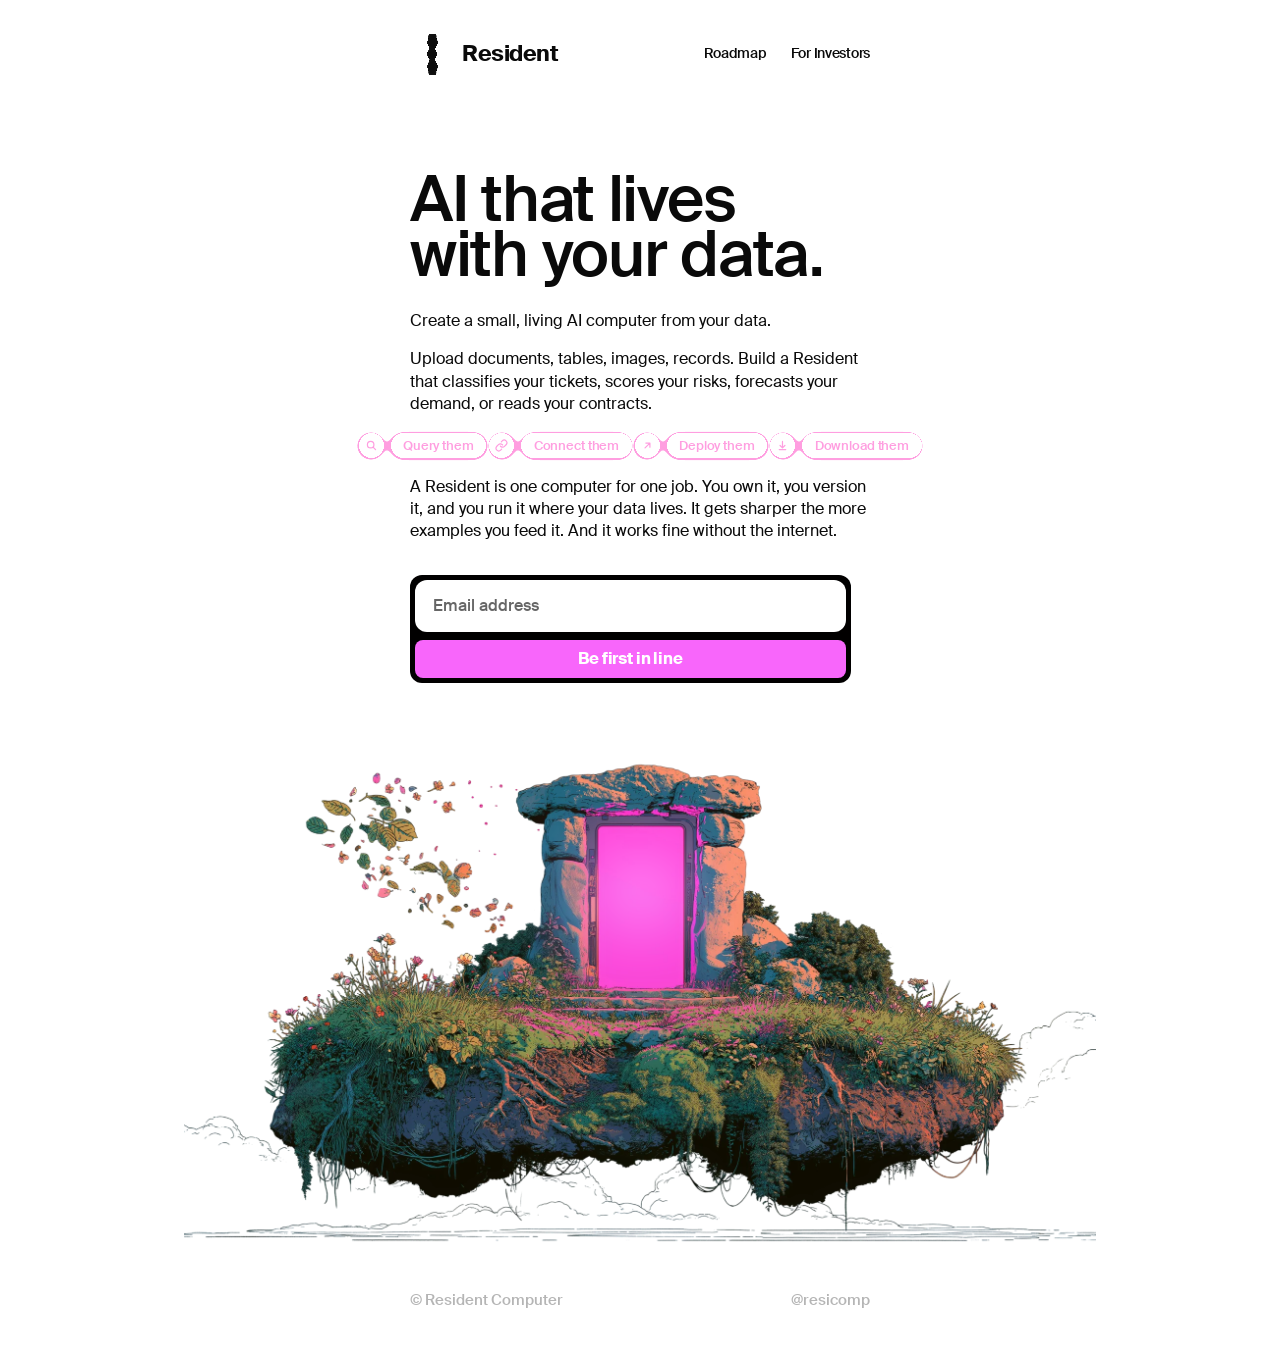
==== index.html @ a73c3b4d "Enable Vercel cleanUrls and update internal links - vercel.json: cleanUrls: true, trailingSlash: fal" ====
<!doctype html>
<html lang="en">
  <head>
    <meta charset="utf-8" />
    <meta name="viewport" content="width=device-width, initial-scale=1" />
    <title>Resident — AI that lives with your data</title>
    <meta
      name="description"
      content="Create a small, living AI computer from your data."
    />

    <link rel="icon" href="assets/favicon.svg" type="image/svg+xml" />
    <link rel="apple-touch-icon" href="assets/apple-touch-icon.png" />
    <meta name="theme-color" content="#ffffff" />
    <meta name="theme-color" content="#0a0a0a" media="(prefers-color-scheme: dark)" />

    <meta property="og:type" content="website" />
    <meta property="og:url" content="https://www.resident.computer/" />
    <meta property="og:title" content="Resident — AI that lives with your data" />
    <meta property="og:description" content="Build a small, owned AI computer from your data. Versioned, testable, runs where you choose." />
    <meta property="og:image" content="https://resident.computer/assets/og.png" />
    <meta property="og:image:width" content="1200" />
    <meta property="og:image:height" content="630" />
    <meta property="og:image:alt" content="Resident — AI that lives with your data." />

    <meta name="twitter:card" content="summary_large_image" />
    <meta name="twitter:title" content="Resident — AI that lives with your data" />
    <meta name="twitter:description" content="Build a small, owned AI computer from your data. Versioned, testable, runs where you choose." />
    <meta name="twitter:image" content="https://resident.computer/assets/og.png" />

    <link rel="stylesheet" href="styles.css" />
    <link
      rel="preload"
      href="assets/fonts/suisseintl-regular/SuisseIntl-Regular-WebS.woff2"
      as="font"
      type="font/woff2"
      crossorigin
    />
    <link
      rel="preload"
      href="assets/fonts/suisseintl-medium/SuisseIntl-Medium-WebS.woff2"
      as="font"
      type="font/woff2"
      crossorigin
    />
  </head>
  <body>
    <svg
      width="0"
      height="0"
      style="position: absolute"
      aria-hidden="true"
      focusable="false"
    >
      <defs>
        <filter id="goo-mark" x="-20%" y="-20%" width="140%" height="140%">
          <feGaussianBlur in="SourceGraphic" stdDeviation="1.6" />
          <feColorMatrix
            type="matrix"
            values="1 0 0 0 0  0 1 0 0 0  0 0 1 0 0  0 0 0 22 -10"
          />
        </filter>
        <filter id="goo-chip-ring" x="-15%" y="-50%" width="130%" height="200%">
          <feGaussianBlur in="SourceGraphic" stdDeviation="5" />
          <feColorMatrix
            type="matrix"
            values="1 0 0 0 0  0 1 0 0 0  0 0 1 0 0  0 0 0 22 -10"
          />
        </filter>
        <filter id="goo-chip-fill" x="-10%" y="-25%" width="120%" height="150%">
          <feGaussianBlur in="SourceGraphic" stdDeviation="1.5" />
          <feColorMatrix
            type="matrix"
            values="1 0 0 0 0  0 1 0 0 0  0 0 1 0 0  0 0 0 22 -10"
          />
        </filter>
      </defs>
    </svg>

    <header class="site-header">
      <a href="/" class="logo" aria-label="Resident">
        <span class="logo-mark" aria-hidden="true">
          <span class="ring">
            <span class="dot" style="--i: 0"></span>
            <span class="dot" style="--i: 1"></span>
            <span class="dot" style="--i: 2"></span>
            <span class="dot" style="--i: 3"></span>
            <span class="dot" style="--i: 4"></span>
            <span class="dot" style="--i: 5"></span>
            <span class="dot" style="--i: 6"></span>
            <span class="dot" style="--i: 7"></span>
            <span class="dot" style="--i: 8"></span>
            <span class="dot" style="--i: 9"></span>
            <span class="dot" style="--i: 10"></span>
            <span class="dot" style="--i: 11"></span>
          </span>
        </span>
        <span class="logo-word">Resident</span>
      </a>
      <nav class="nav">
        <a href="/roadmap">Roadmap</a>
        <a href="/investors">For Investors</a>
      </nav>
    </header>

    <main class="content">
      <h1 class="hero">AI that lives<br />with your data.</h1>

      <div class="prose">
        <p>Create a small, living AI computer from your data.</p>

        <p>
          Upload documents, tables, images, records. Build a Resident that
          classifies your tickets, scores your risks, forecasts your demand,
          or reads your contracts.
        </p>

        <div class="chips" role="list">
          <span class="chip" role="listitem">
            <span class="chip-bg chip-bg-ring" aria-hidden="true">
              <span class="bg-circle"></span><span class="bg-pill"></span>
            </span>
            <span class="chip-bg chip-bg-fill" aria-hidden="true">
              <span class="bg-circle"></span><span class="bg-pill"></span>
            </span>
            <span class="chip-icon">
              <svg viewBox="0 0 16 16" aria-hidden="true">
                <circle cx="7" cy="7" r="4" fill="none" stroke="currentColor" stroke-width="1.5" />
                <line x1="10" y1="10" x2="13" y2="13" stroke="currentColor" stroke-width="1.5" stroke-linecap="round" />
              </svg>
            </span>
            <span class="chip-label">Query them</span>
          </span>
<span class="chip" role="listitem">
            <span class="chip-bg chip-bg-ring" aria-hidden="true">
              <span class="bg-circle"></span><span class="bg-pill"></span>
            </span>
            <span class="chip-bg chip-bg-fill" aria-hidden="true">
              <span class="bg-circle"></span><span class="bg-pill"></span>
            </span>
            <span class="chip-icon">
              <svg viewBox="0 0 24 24" aria-hidden="true">
                <path d="M10 13a5 5 0 0 0 7.54.54l3-3a5 5 0 0 0-7.07-7.07l-1.72 1.71" fill="none" stroke="currentColor" stroke-width="2.2" stroke-linecap="round" stroke-linejoin="round" />
                <path d="M14 11a5 5 0 0 0-7.54-.54l-3 3a5 5 0 0 0 7.07 7.07l1.71-1.71" fill="none" stroke="currentColor" stroke-width="2.2" stroke-linecap="round" stroke-linejoin="round" />
              </svg>
            </span>
            <span class="chip-label">Connect them</span>
          </span>
<span class="chip" role="listitem">
            <span class="chip-bg chip-bg-ring" aria-hidden="true">
              <span class="bg-circle"></span><span class="bg-pill"></span>
            </span>
            <span class="chip-bg chip-bg-fill" aria-hidden="true">
              <span class="bg-circle"></span><span class="bg-pill"></span>
            </span>
            <span class="chip-icon">
              <svg viewBox="0 0 16 16" aria-hidden="true">
                <path d="M5 11 L11 5 M6 5 H11 V10" fill="none" stroke="currentColor" stroke-width="1.5" stroke-linecap="round" stroke-linejoin="round" />
              </svg>
            </span>
            <span class="chip-label">Deploy them</span>
          </span>
<span class="chip" role="listitem">
            <span class="chip-bg chip-bg-ring" aria-hidden="true">
              <span class="bg-circle"></span><span class="bg-pill"></span>
            </span>
            <span class="chip-bg chip-bg-fill" aria-hidden="true">
              <span class="bg-circle"></span><span class="bg-pill"></span>
            </span>
            <span class="chip-icon">
              <svg viewBox="0 0 16 16" aria-hidden="true">
                <path d="M8 3 V10 M5 8 L8 11 L11 8 M4 13 H12" fill="none" stroke="currentColor" stroke-width="1.5" stroke-linecap="round" stroke-linejoin="round" />
              </svg>
            </span>
            <span class="chip-label">Download them</span>
          </span>
        </div>

        <p>
          A Resident is one computer for one job. You own it, you version it,
          and you run it where your data lives. It gets sharper the more
          examples you feed it. And it works fine without the internet.
        </p>
      </div>

      <section class="signup" aria-label="Sign up for updates">
        <form
          class="signup-card"
          action="https://app.loops.so/api/newsletter-form/cmpo76h8d014w0j0095x4vgdw"
          method="post"
          data-signup
        >
          <input
            type="email"
            name="email"
            placeholder="Email address"
            class="signup-input"
            autocomplete="email"
            required
          />
          <input type="hidden" name="userGroup" value="Prelaunch" />
          <button type="submit" class="signup-button" data-signup-button>
            Be first in line
          </button>
        </form>
      </section>
    </main>

    <figure class="illustration">
      <span class="illustration-frame">
        <img
          src="assets/island.webp"
          alt=""
          width="1856"
          height="1040"
          loading="lazy"
          decoding="async"
        />
        <span class="portal-glow" aria-hidden="true"></span>
      </span>
    </figure>

    <footer class="site-footer">
      <span>© Resident Computer</span>
      <span>@resicomp</span>
    </footer>

    <script>
      (function () {
        const form = document.querySelector("[data-signup]");
        if (!form) return;
        const input = form.querySelector(".signup-input");
        const button = form.querySelector("[data-signup-button]");
        const defaultLabel = button.textContent.trim();

        function setLabel(text, { disable = true } = {}) {
          button.textContent = text;
          button.disabled = disable;
        }

        function reset(delay = 2800) {
          setTimeout(() => {
            button.textContent = defaultLabel;
            button.disabled = false;
          }, delay);
        }

        form.addEventListener("submit", async (event) => {
          event.preventDefault();
          const email = (input.value || "").trim();
          if (!email) return;

          setLabel("Sending…");

          try {
            const body = new URLSearchParams({ email, userGroup: "Prelaunch" });
            const res = await fetch(form.action, {
              method: "POST",
              headers: {
                "Content-Type": "application/x-www-form-urlencoded",
              },
              body,
            });
            const data = await res.json().catch(() => ({}));
            const message = (data && data.message) || "";

            if (res.ok && data && data.success !== false) {
              setLabel("You're in", { disable: true });
              input.value = "";
              reset();
            } else if (/already/i.test(message)) {
              setLabel("You're already in", { disable: true });
              input.value = "";
              reset();
            } else {
              setLabel(message || "Try again", { disable: false });
              reset(3500);
            }
          } catch (err) {
            setLabel("Try again", { disable: false });
            reset(3500);
          }
        });
      })();
    </script>
  </body>
</html>
---- styles.css ----
/* ---------- Webfonts: Suisse Intl ---------- */

@font-face {
  font-family: "Suisse Intl";
  font-weight: 400;
  font-style: normal;
  font-display: swap;
  src:
    url("assets/fonts/suisseintl-regular/SuisseIntl-Regular-WebS.woff2")
      format("woff2"),
    url("assets/fonts/suisseintl-regular/SuisseIntl-Regular-WebS.woff")
      format("woff");
}

@font-face {
  font-family: "Suisse Intl";
  font-weight: 500;
  font-style: normal;
  font-display: swap;
  src:
    url("assets/fonts/suisseintl-medium/SuisseIntl-Medium-WebS.woff2")
      format("woff2"),
    url("assets/fonts/suisseintl-medium/SuisseIntl-Medium-WebS.woff")
      format("woff");
}

@font-face {
  font-family: "Suisse Intl";
  font-weight: 600;
  font-style: normal;
  font-display: swap;
  src:
    url("assets/fonts/suisseintl-semibold/SuisseIntl-SemiBold-WebS.woff2")
      format("woff2"),
    url("assets/fonts/suisseintl-semibold/SuisseIntl-SemiBold-WebS.woff")
      format("woff");
}

@font-face {
  font-family: "Suisse Intl";
  font-weight: 700;
  font-style: normal;
  font-display: swap;
  src:
    url("assets/fonts/suisseintl-bold/SuisseIntl-Bold-WebS.woff2")
      format("woff2"),
    url("assets/fonts/suisseintl-bold/SuisseIntl-Bold-WebS.woff")
      format("woff");
}

:root {
  color-scheme: light dark;

  /* Palette */
  --bg: #ffffff;
  --fg: #0a0a0a;
  --muted: rgba(10, 10, 10, 0.3);
  --border: rgba(10, 10, 10, 0.22);
  --chip-stroke: rgb(255, 158, 224);
  --signup-bg: #010000;
  --signup-button: #f866fb;

  /* Layout */
  --content-width: 460px;
  --gutter: 24px;

  /* Logo (header-size) */
  --mark-size: 44px;
  --dot-count: 12;
  --dot-size: calc(var(--mark-size) * 0.2);
  --ring-radius: calc(var(--mark-size) * 0.45);
  --ring-tilt: 33deg;
  --ring-roll: 45deg;
  --mark-perspective: 90px;
  --spin-duration: 4.5s;
}

@media (prefers-color-scheme: dark) {
  :root {
    --bg: #0a0a0a;
    --fg: #f5f5f5;
    --muted: rgba(255, 255, 255, 0.35);
    --border: rgba(255, 255, 255, 0.25);
    --signup-bg: #1a1a1a;
  }
}

*,
*::before,
*::after {
  box-sizing: border-box;
}

html,
body {
  margin: 0;
  background: var(--bg);
  color: var(--fg);
  font-family: "Suisse Intl", -apple-system, BlinkMacSystemFont, "Segoe UI",
    Roboto, "Helvetica Neue", sans-serif;
  font-size: 16px;
  font-weight: 400;
  line-height: 1.4;
  -webkit-font-smoothing: antialiased;
  -moz-osx-font-smoothing: grayscale;
  text-rendering: optimizeLegibility;
}

body {
  min-height: 100dvh;
  display: flex;
  flex-direction: column;
  overflow-x: hidden;
}

a {
  color: inherit;
}

/* ---------- Header ---------- */

.site-header {
  width: 100%;
  max-width: calc(var(--content-width) + var(--gutter) * 2);
  margin: 0 auto;
  padding: 32px var(--gutter) 0;
  display: flex;
  align-items: center;
  justify-content: space-between;
  gap: 16px;
}

.logo {
  display: inline-flex;
  align-items: center;
  gap: 8px;
  text-decoration: none;
  color: inherit;
}

.logo-word {
  font-size: 22px;
  font-weight: 700;
  letter-spacing: -0.02em;
  line-height: 1;
}

.nav {
  display: flex;
  gap: 24px;
}

.nav a {
  text-decoration: none;
  font-size: 14px;
  font-weight: 500;
  letter-spacing: -0.02em;
}

.nav a:hover {
  opacity: 0.6;
}

/* ---------- Mark (animated ring) ---------- */

.logo-mark {
  display: inline-block;
  width: var(--mark-size);
  height: var(--mark-size);
  perspective: var(--mark-perspective);
  flex-shrink: 0;
  filter: url(#goo-mark);
}

.ring {
  position: relative;
  display: block;
  width: 100%;
  height: 100%;
  transform-style: preserve-3d;
  animation: spin var(--spin-duration) linear infinite;
}

.dot {
  position: absolute;
  top: 50%;
  left: 50%;
  width: var(--dot-size);
  height: var(--dot-size);
  margin: calc(var(--dot-size) / -2) 0 0 calc(var(--dot-size) / -2);
  background: var(--fg);
  border-radius: 50%;
  backface-visibility: visible;
  transform:
    rotateX(calc(var(--i) * (360deg / var(--dot-count))))
    translateZ(var(--ring-radius));
}

@keyframes spin {
  from {
    transform: rotateZ(var(--ring-roll)) rotateY(var(--ring-tilt)) rotateX(0deg);
  }
  to {
    transform: rotateZ(var(--ring-roll)) rotateY(var(--ring-tilt)) rotateX(360deg);
  }
}

/* ---------- Content ---------- */

.content {
  width: 100%;
  max-width: calc(var(--content-width) + var(--gutter) * 2);
  margin: 0 auto;
  padding: 96px var(--gutter) 32px;
  flex: 0 0 auto;
}

.hero {
  font-size: clamp(44px, 8vw, 64px);
  font-weight: 500;
  letter-spacing: -0.02em;
  line-height: 0.86;
  margin: 0 0 28px;
}

.prose {
  display: flex;
  flex-direction: column;
  gap: 1em;
  font-size: 16px;
  font-weight: 400;
  line-height: 1.4;
}

.prose p {
  margin: 0;
}

.prose-lead {
  font-size: 19px;
  font-weight: 500;
  letter-spacing: -0.01em;
  line-height: 1.35;
  margin: 0;
}

.section-title {
  font-size: 18px;
  font-weight: 600;
  letter-spacing: -0.01em;
  line-height: 1.25;
  margin: 18px 0 0;
}

.prose a {
  color: inherit;
  text-decoration: underline;
  text-underline-offset: 2px;
  text-decoration-thickness: 1px;
}

.prose a:hover {
  text-decoration-thickness: 2px;
}

/* ---------- Goo-merged pink chips (Query / Connect / Deploy / Download) ----------
   Two stacked layers per chip create the metaball outline via SVG goo filter
   (alpha-threshold, so pink color is preserved):
     `ring` (pink, big blur) merges circle+pill into one peanut silhouette;
     `fill` (page-bg color, small blur) covers the interiors but doesn't bridge
     the gap, so the connector "neck" stays solid pink. */

.chips {
  display: flex;
  flex-direction: column;
  align-items: flex-start;
  gap: 4px;
}

/* On desktop, lay the chips out on a single row even if their combined width
   exceeds the content column — `width: max-content` lets them break out of
   the narrow prose container, and `left: 50%` + `translateX(-50%)` re-centers
   the whole row on the viewport (since the parent .content is itself centered). */
@media (min-width: 640px) {
  .chips {
    flex-direction: row;
    flex-wrap: nowrap;
    align-items: center;
    gap: 0;
    width: max-content;
    max-width: none;
    position: relative;
    left: 50%;
    transform: translateX(-50%);
  }
}

.chip {
  position: relative;
  display: inline-flex;
  align-items: center;
  height: 28px;
  isolation: isolate;
  color: var(--chip-stroke);
}

.chip-bg {
  position: absolute;
  inset: 0;
  pointer-events: none;
}

.chip-bg-ring {
  z-index: 0;
  filter: url(#goo-chip-ring);
}

.chip-bg-fill {
  z-index: 1;
  filter: url(#goo-chip-fill);
}

.chip-bg-ring .bg-circle,
.chip-bg-ring .bg-pill {
  background: var(--chip-stroke);
  position: absolute;
}

.chip-bg-fill .bg-circle,
.chip-bg-fill .bg-pill {
  background: var(--bg);
  position: absolute;
}

.chip-bg-ring .bg-circle {
  left: 0;
  top: 0;
  width: 28px;
  height: 28px;
  border-radius: 50%;
}

.chip-bg-ring .bg-pill {
  left: 32px;
  right: 0;
  top: 0;
  height: 28px;
  border-radius: 999px;
}

.chip-bg-fill .bg-circle {
  left: 1.5px;
  top: 1.5px;
  width: 25px;
  height: 25px;
  border-radius: 50%;
}

.chip-bg-fill .bg-pill {
  left: 33.5px;
  right: 1.5px;
  top: 1.5px;
  bottom: 1.5px;
  border-radius: 999px;
}

.chip-icon {
  position: relative;
  z-index: 2;
  flex-shrink: 0;
  width: 28px;
  height: 28px;
  display: grid;
  place-items: center;
}

.chip-icon svg {
  width: 13px;
  height: 13px;
  display: block;
}

.chip-label {
  position: relative;
  z-index: 2;
  /* 18px left + 14px right keeps the text optically centered inside the
     pill, which starts 4px to the right of the label's box (at x=32 vs x=28). */
  padding: 0 14px 0 18px;
  height: 28px;
  display: flex;
  align-items: center;
  font-size: 13px;
  font-weight: 500;
  line-height: 1;
  letter-spacing: -0.01em;
  white-space: nowrap;
}


/* ---------- Signup card ---------- */

.signup {
  margin-top: 32px;
}

.signup-card {
  background: var(--signup-bg);
  border-radius: 12px;
  padding: 5px;
  display: flex;
  flex-direction: column;
  gap: 8px;
  max-width: 441px;
}

.signup-input {
  background: #ffffff;
  border: none;
  border-radius: 12px;
  height: 52px;
  padding: 0 18px;
  font-family: inherit;
  font-size: 16px;
  font-weight: 500;
  color: #0a0a0a;
  outline: none;
  width: 100%;
}

.signup-input::placeholder {
  color: rgba(0, 0, 0, 0.6);
  font-weight: 500;
}

.signup-input:focus-visible {
  box-shadow: inset 0 0 0 2px rgba(0, 0, 0, 0.15);
}

.signup-button {
  background: var(--signup-button);
  color: #ffffff;
  border: none;
  border-radius: 8px;
  height: 38px;
  font-family: inherit;
  font-size: 16px;
  font-weight: 700;
  letter-spacing: -0.01em;
  cursor: pointer;
}

.signup-button:hover {
  filter: brightness(1.05);
}

.signup-button:disabled {
  cursor: default;
  opacity: 0.85;
  filter: none;
}

/* ---------- Roadmap timeline ---------- */

.timeline {
  list-style: none;
  padding: 0;
  margin: 56px 0 32px;
  position: relative;
}

/* Central vertical axis */
.timeline::before {
  content: "";
  position: absolute;
  left: 50%;
  top: 0;
  bottom: 0;
  width: 1px;
  background: var(--fg);
  opacity: 0.5;
  transform: translateX(-0.5px);
}

.timeline-item {
  position: relative;
  display: grid;
  grid-template-columns: 1fr auto 1fr;
  grid-template-rows: auto auto;
  column-gap: 28px;
  row-gap: 4px;
  padding: 14px 0;
}

/* Date goes in row 1 (label), tag/text goes in row 2 (highlight).
   The dot lives in row 2 too, so it aligns with the highlight — not the
   geometric center of the whole item (which would land between rows). */

.is-left .timeline-date {
  grid-column: 1;
  grid-row: 1;
  text-align: right;
  justify-self: end;
}

.is-right .timeline-date {
  grid-column: 3;
  grid-row: 1;
  text-align: left;
  justify-self: start;
}

.is-left .timeline-tag,
.is-left .timeline-text {
  grid-column: 1;
  grid-row: 2;
  text-align: right;
  justify-self: end;
  position: relative;
}

.is-right .timeline-tag,
.is-right .timeline-text {
  grid-column: 3;
  grid-row: 2;
  text-align: left;
  justify-self: start;
  position: relative;
}

.timeline-dot {
  grid-column: 2;
  grid-row: 2;
  width: 9px;
  height: 9px;
  background: var(--fg);
  border-radius: 50%;
  justify-self: center;
  align-self: center;
  z-index: 1;
}

.is-colored .timeline-dot {
  background: var(--c, var(--fg));
}

/* Dashed connector from tag/text edge to axis (in row 2 only). */
.is-left .timeline-tag::after,
.is-left .timeline-text::after,
.is-right .timeline-tag::before,
.is-right .timeline-text::before {
  content: "";
  position: absolute;
  top: 50%;
  width: 24px;
  border-top: 1px dashed var(--fg);
  opacity: 0.45;
  transform: translateY(-50%);
}

.is-left .timeline-tag::after,
.is-left .timeline-text::after {
  left: 100%;
}

.is-right .timeline-tag::before,
.is-right .timeline-text::before {
  right: 100%;
}

.timeline-date {
  font-size: 13px;
  font-weight: 500;
  letter-spacing: -0.01em;
}

.timeline-text {
  font-size: 14px;
  font-weight: 400;
  opacity: 0.7;
  line-height: 1.3;
}

.timeline-tag {
  display: inline-block;
  padding: 4px 10px;
  border-radius: 6px;
  font-size: 12px;
  font-family: ui-monospace, "SF Mono", "Menlo", monospace;
  font-weight: 500;
  background: var(--c, var(--fg));
  color: #fff;
  letter-spacing: -0.01em;
  width: fit-content;
  line-height: 1.3;
}

/* "Currently here" marker — pink label + glowing pulsing dot. */

.is-current .timeline-date {
  color: #f866fb;
}

.is-left .timeline-now,
.is-right .timeline-now {
  grid-row: 2;
  position: relative;
  font-size: 13px;
  font-weight: 600;
  color: #f866fb;
  letter-spacing: -0.005em;
}

.is-left .timeline-now {
  grid-column: 1;
  text-align: right;
  justify-self: end;
}

.is-right .timeline-now {
  grid-column: 3;
  text-align: left;
  justify-self: start;
}

.is-left .timeline-now::after,
.is-right .timeline-now::before {
  content: "";
  position: absolute;
  top: 50%;
  width: 24px;
  border-top: 1px dashed #f866fb;
  opacity: 0.55;
  transform: translateY(-50%);
}

.is-left .timeline-now::after {
  left: 100%;
}

.is-right .timeline-now::before {
  right: 100%;
}

.is-current .timeline-date {
  color: #f866fb;
  font-weight: 600;
}

.is-current .timeline-dot {
  background: #f866fb;
  filter: drop-shadow(0 0 4px rgba(248, 102, 251, 0.65));
  animation: dot-ping 1.8s cubic-bezier(0, 0, 0.2, 1) infinite;
}

@keyframes dot-ping {
  0% {
    box-shadow: 0 0 0 0 rgba(248, 102, 251, 0.7);
  }
  80%,
  100% {
    box-shadow: 0 0 0 14px rgba(248, 102, 251, 0);
  }
}

@media (prefers-reduced-motion: reduce) {
  .is-current .timeline-dot {
    animation: none;
  }
}

/* Mobile: collapse to a single-side timeline (axis on the left).
   Same row-based grid as desktop, but only two columns: dot + content.
   Dot stays in row 2 so it aligns with the tag/text. */
@media (max-width: 640px) {
  .timeline {
    padding-left: 0;
    margin-top: 40px;
  }

  .timeline::before {
    left: 12px;
    transform: none;
  }

  .timeline-item {
    grid-template-columns: 28px 1fr;
    grid-template-rows: auto auto;
    column-gap: 12px;
    row-gap: 2px;
    padding: 10px 0;
  }

  .timeline-dot {
    grid-column: 1;
    grid-row: 2;
    justify-self: end;
    align-self: center;
    margin-right: 7px;
  }

  .timeline-date,
  .is-left .timeline-date,
  .is-right .timeline-date {
    grid-column: 2;
    grid-row: 1;
    text-align: left;
    justify-self: start;
  }

  .timeline-tag,
  .timeline-text,
  .timeline-now,
  .is-left .timeline-tag,
  .is-left .timeline-text,
  .is-left .timeline-now,
  .is-right .timeline-tag,
  .is-right .timeline-text,
  .is-right .timeline-now {
    grid-column: 2;
    grid-row: 2;
    text-align: left;
    justify-self: start;
  }

  .is-left .timeline-tag::after,
  .is-left .timeline-text::after,
  .is-left .timeline-now::after,
  .is-right .timeline-tag::before,
  .is-right .timeline-text::before,
  .is-right .timeline-now::before {
    display: none;
  }
}

/* Active nav link */
.nav a[aria-current="page"] {
  opacity: 1;
  font-weight: 700;
}

/* ---------- Illustration (centered island) ---------- */

.illustration {
  margin: 24px auto 16px;
  padding: 0 var(--gutter);
  width: 100%;
  max-width: 960px;
  display: block;
}

.illustration-frame {
  position: relative;
  display: block;
}

.illustration-frame img {
  display: block;
  width: 100%;
  height: auto;
  user-select: none;
}

/* Animated magenta glow positioned over the portal in the illustration.
   `mix-blend-mode: screen` adds light to the underlying pixels (rather than
   covering them), so the glow reads as bloom emanating from the portal itself. */
.portal-glow {
  position: absolute;
  left: 50%;
  top: 30%;
  width: 22%;
  height: 36%;
  transform: translate(-50%, -50%);
  pointer-events: none;
  background: radial-gradient(
    ellipse at center,
    rgba(255, 100, 220, 0.85) 0%,
    rgba(248, 102, 251, 0.45) 25%,
    rgba(248, 102, 251, 0.12) 55%,
    transparent 100%
  );
  filter: blur(18px);
  mix-blend-mode: screen;
  animation: portal-pulse 4s ease-in-out infinite;
  will-change: opacity, transform;
}

@keyframes portal-pulse {
  0%,
  100% {
    opacity: 0.7;
    transform: translate(-50%, -50%) scale(1);
  }
  50% {
    opacity: 1;
    transform: translate(-50%, -50%) scale(1.12);
  }
}

@media (prefers-reduced-motion: reduce) {
  .portal-glow {
    animation: none;
    opacity: 0.85;
  }
}

/* ---------- Footer ---------- */

.site-footer {
  width: 100%;
  max-width: calc(var(--content-width) + var(--gutter) * 2);
  margin: 0 auto;
  padding: 24px var(--gutter) 48px;
  display: flex;
  justify-content: space-between;
  font-size: 15px;
  font-weight: 500;
  color: var(--muted);
}

/* ---------- Reduced motion ---------- */

@media (prefers-reduced-motion: reduce) {
  .ring {
    animation: none;
    transform: rotateZ(var(--ring-roll)) rotateY(var(--ring-tilt));
  }
}

/* ---------- Responsive ---------- */

@media (max-width: 640px) {
  .content {
    padding: 56px var(--gutter) 24px;
  }
  .hero {
    margin-bottom: 24px;
  }
  .signup {
    margin-top: 24px;
  }
  .illustration {
    padding: 0;
  }
  .site-footer {
    padding-bottom: 32px;
  }
}
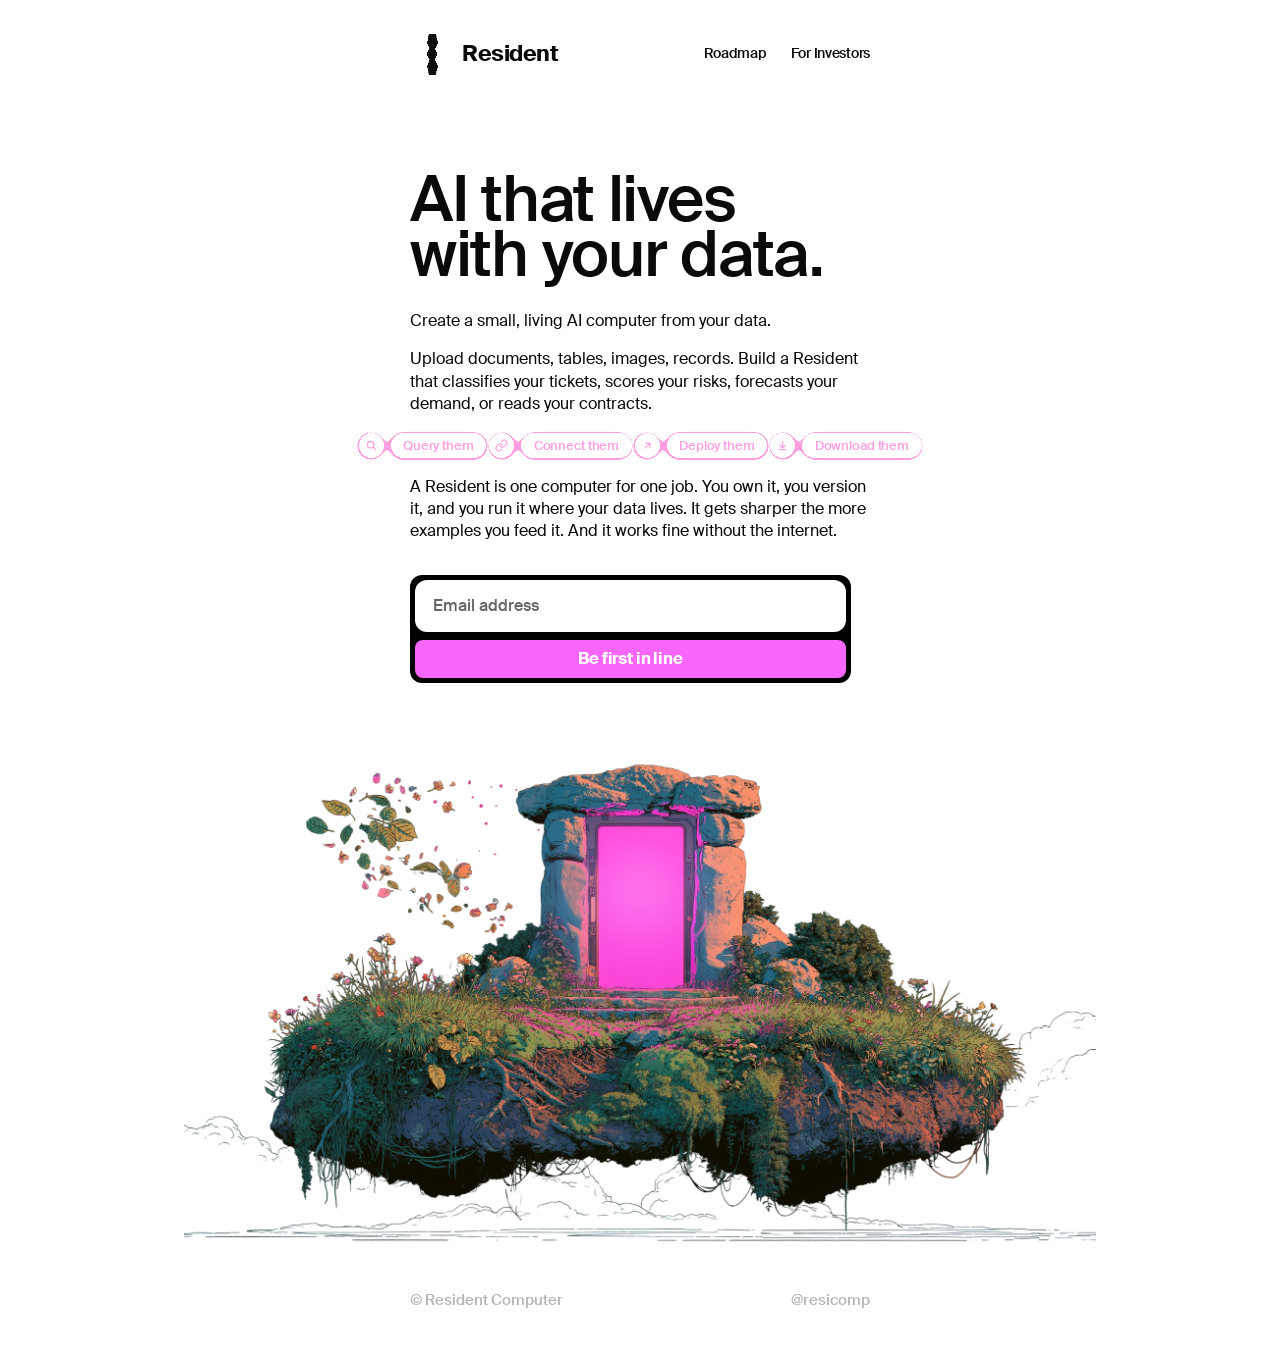
==== commit b855e474: "Link footer @resicomp to x.com/resicomp Footer handle now links to the X profile (new tab, rel=noope" ====
--- a/index.html
+++ b/index.html
@@ -3,6 +3,7 @@
   <head>
     <meta charset="utf-8" />
     <meta name="viewport" content="width=device-width, initial-scale=1" />
+    <script src="https://cdn.visitors.now/v.js" data-token="2499831f-5ca7-4b9d-930d-da9908d51c79"></script>
     <title>Resident — AI that lives with your data</title>
     <meta
       name="description"
@@ -222,7 +223,7 @@
 
     <footer class="site-footer">
       <span>© Resident Computer</span>
-      <span>@resicomp</span>
+      <a href="https://x.com/resicomp" target="_blank" rel="noopener">@resicomp</a>
     </footer>
 
     <script>
--- a/styles.css
+++ b/styles.css
@@ -817,6 +817,16 @@
   color: var(--muted);
 }
 
+.site-footer a {
+  color: var(--muted);
+  text-decoration: none;
+  transition: color 0.15s ease;
+}
+
+.site-footer a:hover {
+  color: var(--fg);
+}
+
 /* ---------- Reduced motion ---------- */
 
 @media (prefers-reduced-motion: reduce) {
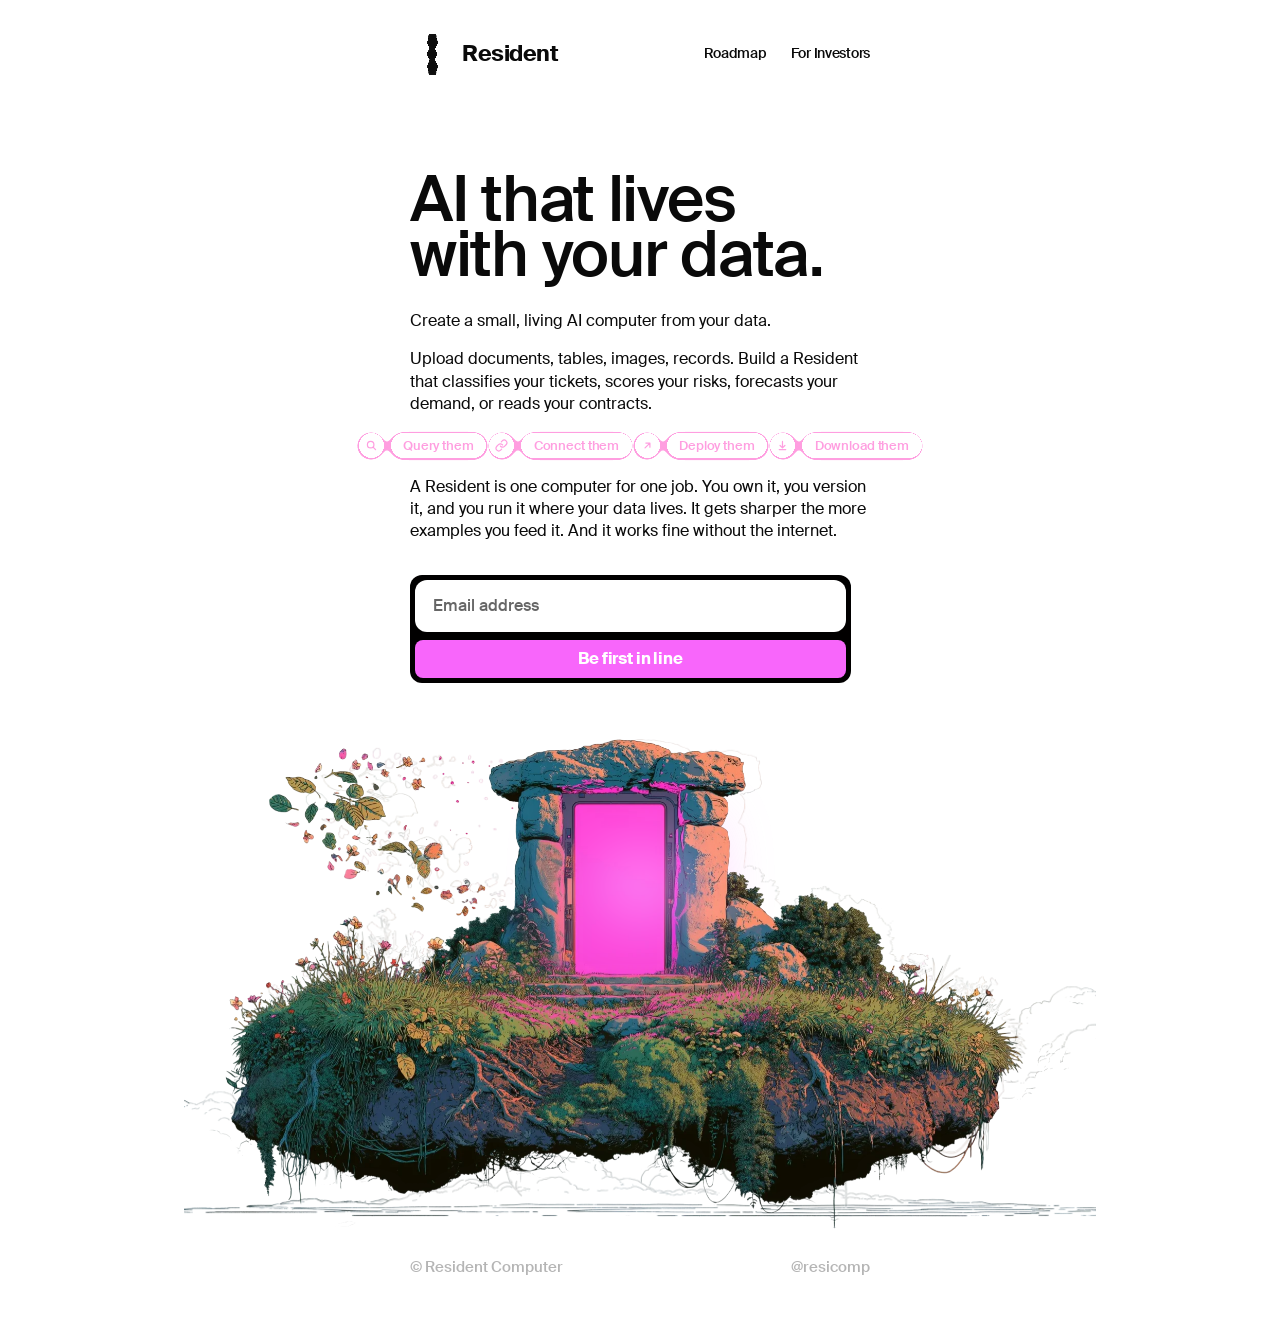
==== commit e6d64854: "Split illustration into floating island over still clouds - clouds.webp (lossless line-art base) ren" ====
--- a/index.html
+++ b/index.html
@@ -210,14 +210,25 @@
     <figure class="illustration">
       <span class="illustration-frame">
         <img
-          src="assets/island.webp"
+          class="illustration-clouds"
+          src="assets/clouds.webp"
           alt=""
           width="1856"
-          height="1040"
+          height="973"
           loading="lazy"
           decoding="async"
         />
-        <span class="portal-glow" aria-hidden="true"></span>
+        <span class="illustration-island" aria-hidden="true">
+          <img
+            src="assets/island.webp"
+            alt="A floating island holding a glowing portal."
+            width="1773"
+            height="952"
+            loading="lazy"
+            decoding="async"
+          />
+          <span class="portal-glow"></span>
+        </span>
       </span>
     </figure>
 
--- a/styles.css
+++ b/styles.css
@@ -753,14 +753,45 @@
   display: block;
 }
 
-.illustration-frame img {
+/* Clouds = the still base layer. It sets the frame's height. */
+.illustration-clouds {
   display: block;
   width: 100%;
   height: auto;
   user-select: none;
 }
 
-/* Animated magenta glow positioned over the portal in the illustration.
+/* Island = the floating foreground layer, overlaid on the clouds.
+   It bobs gently via `island-float`. The portal glow lives inside it,
+   so the glow drifts up and down with the island. */
+.illustration-island {
+  position: absolute;
+  left: 0;
+  top: 0;
+  width: 100%;
+  pointer-events: none;
+  animation: island-float 7s ease-in-out infinite;
+  will-change: transform;
+}
+
+.illustration-island img {
+  display: block;
+  width: 100%;
+  height: auto;
+  user-select: none;
+}
+
+@keyframes island-float {
+  0%,
+  100% {
+    transform: translateY(0);
+  }
+  50% {
+    transform: translateY(-1.6%);
+  }
+}
+
+/* Animated magenta glow positioned over the portal.
    `mix-blend-mode: screen` adds light to the underlying pixels (rather than
    covering them), so the glow reads as bloom emanating from the portal itself. */
 .portal-glow {
@@ -797,6 +828,9 @@
 }
 
 @media (prefers-reduced-motion: reduce) {
+  .illustration-island {
+    animation: none;
+  }
   .portal-glow {
     animation: none;
     opacity: 0.85;
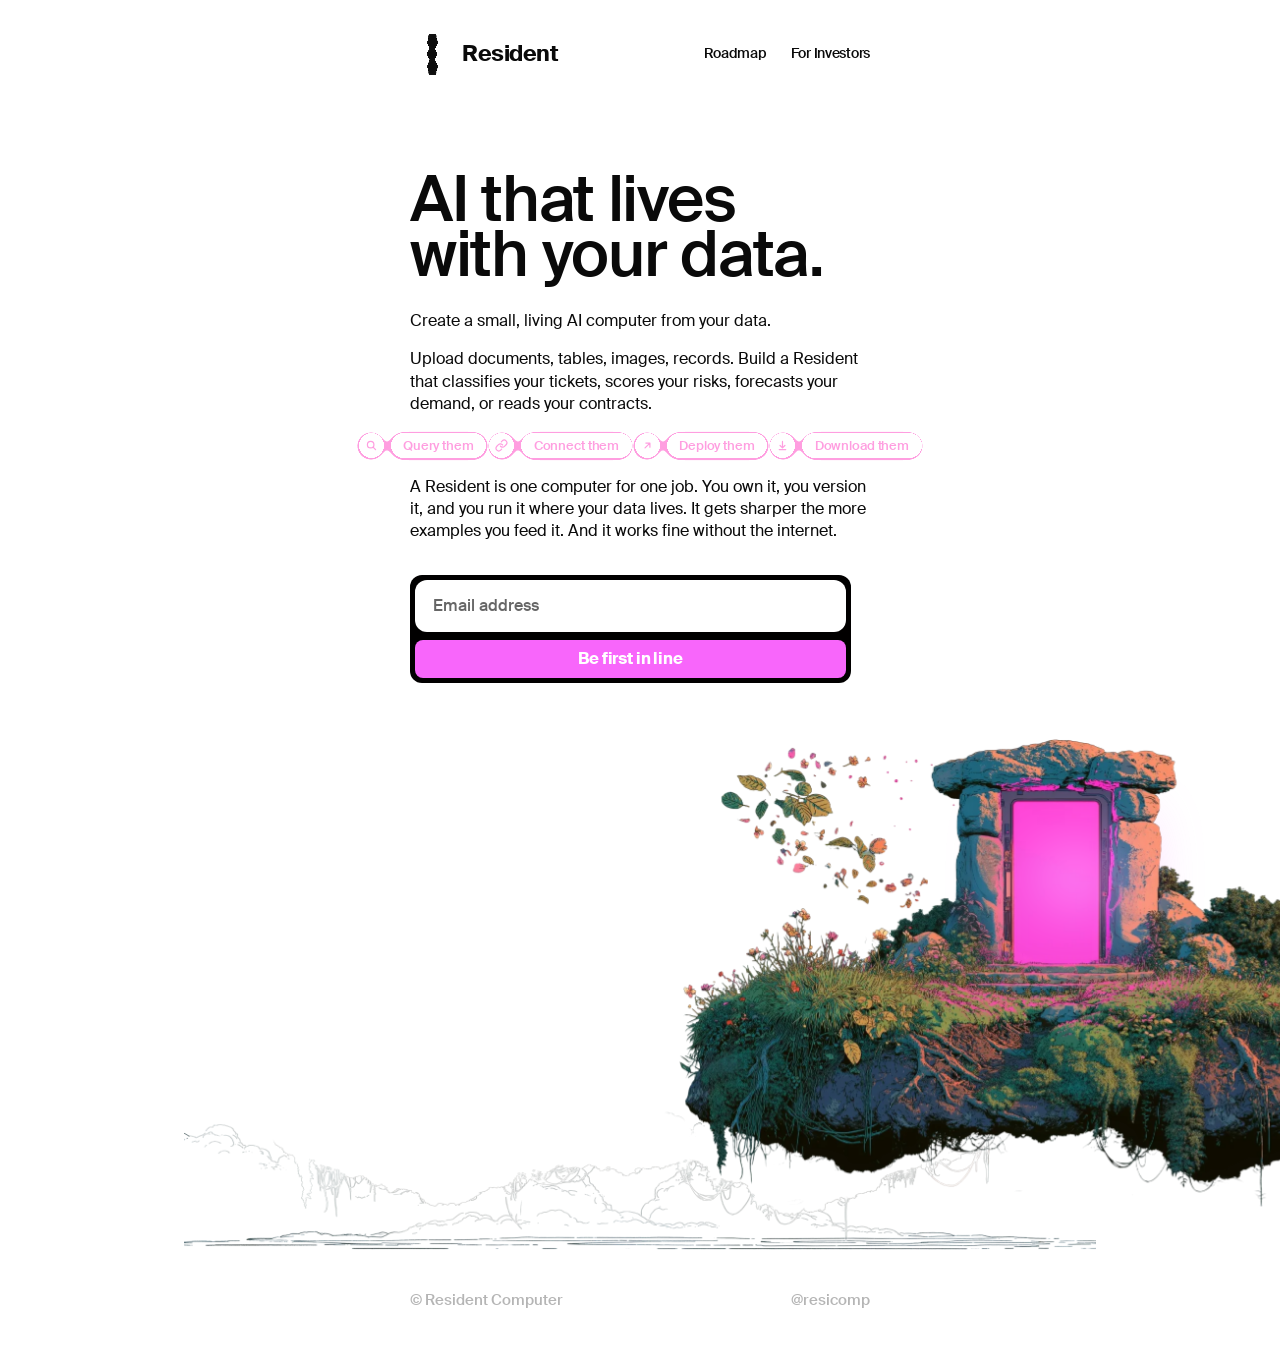
==== commit 06821649: "Update clouds layer to cleaned-up mist band New clouds.png is a shorter bottom mist band (1856x484) " ====
--- a/index.html
+++ b/index.html
@@ -214,7 +214,7 @@
           src="assets/clouds.webp"
           alt=""
           width="1856"
-          height="973"
+          height="484"
           loading="lazy"
           decoding="async"
         />
--- a/styles.css
+++ b/styles.css
@@ -748,27 +748,35 @@
   display: block;
 }
 
+/* The frame recreates the original ~1856×1040 scene box. The island is
+   anchored to the top, the cloud band to the bottom (behind it), so the
+   island reads as hovering above the mist. */
 .illustration-frame {
   position: relative;
   display: block;
-}
-
-/* Clouds = the still base layer. It sets the frame's height. */
+  aspect-ratio: 1856 / 1040;
+}
+
+/* Clouds = the still mist band, pinned to the bottom, behind the island. */
 .illustration-clouds {
-  display: block;
+  position: absolute;
+  left: 0;
+  bottom: 0;
   width: 100%;
   height: auto;
+  z-index: 0;
   user-select: none;
 }
 
-/* Island = the floating foreground layer, overlaid on the clouds.
-   It bobs gently via `island-float`. The portal glow lives inside it,
-   so the glow drifts up and down with the island. */
+/* Island = the floating foreground layer. Centered and scaled to its native
+   share of the scene width (1773/1856 ≈ 95.5%). It bobs gently via
+   `island-float`; the portal glow lives inside it, so the glow drifts too. */
 .illustration-island {
   position: absolute;
-  left: 0;
   top: 0;
-  width: 100%;
+  left: 50%;
+  width: 95.5%;
+  z-index: 1;
   pointer-events: none;
   animation: island-float 7s ease-in-out infinite;
   will-change: transform;
@@ -784,10 +792,10 @@
 @keyframes island-float {
   0%,
   100% {
-    transform: translateY(0);
+    transform: translate(-50%, 0);
   }
   50% {
-    transform: translateY(-1.6%);
+    transform: translate(-50%, -1.6%);
   }
 }
 
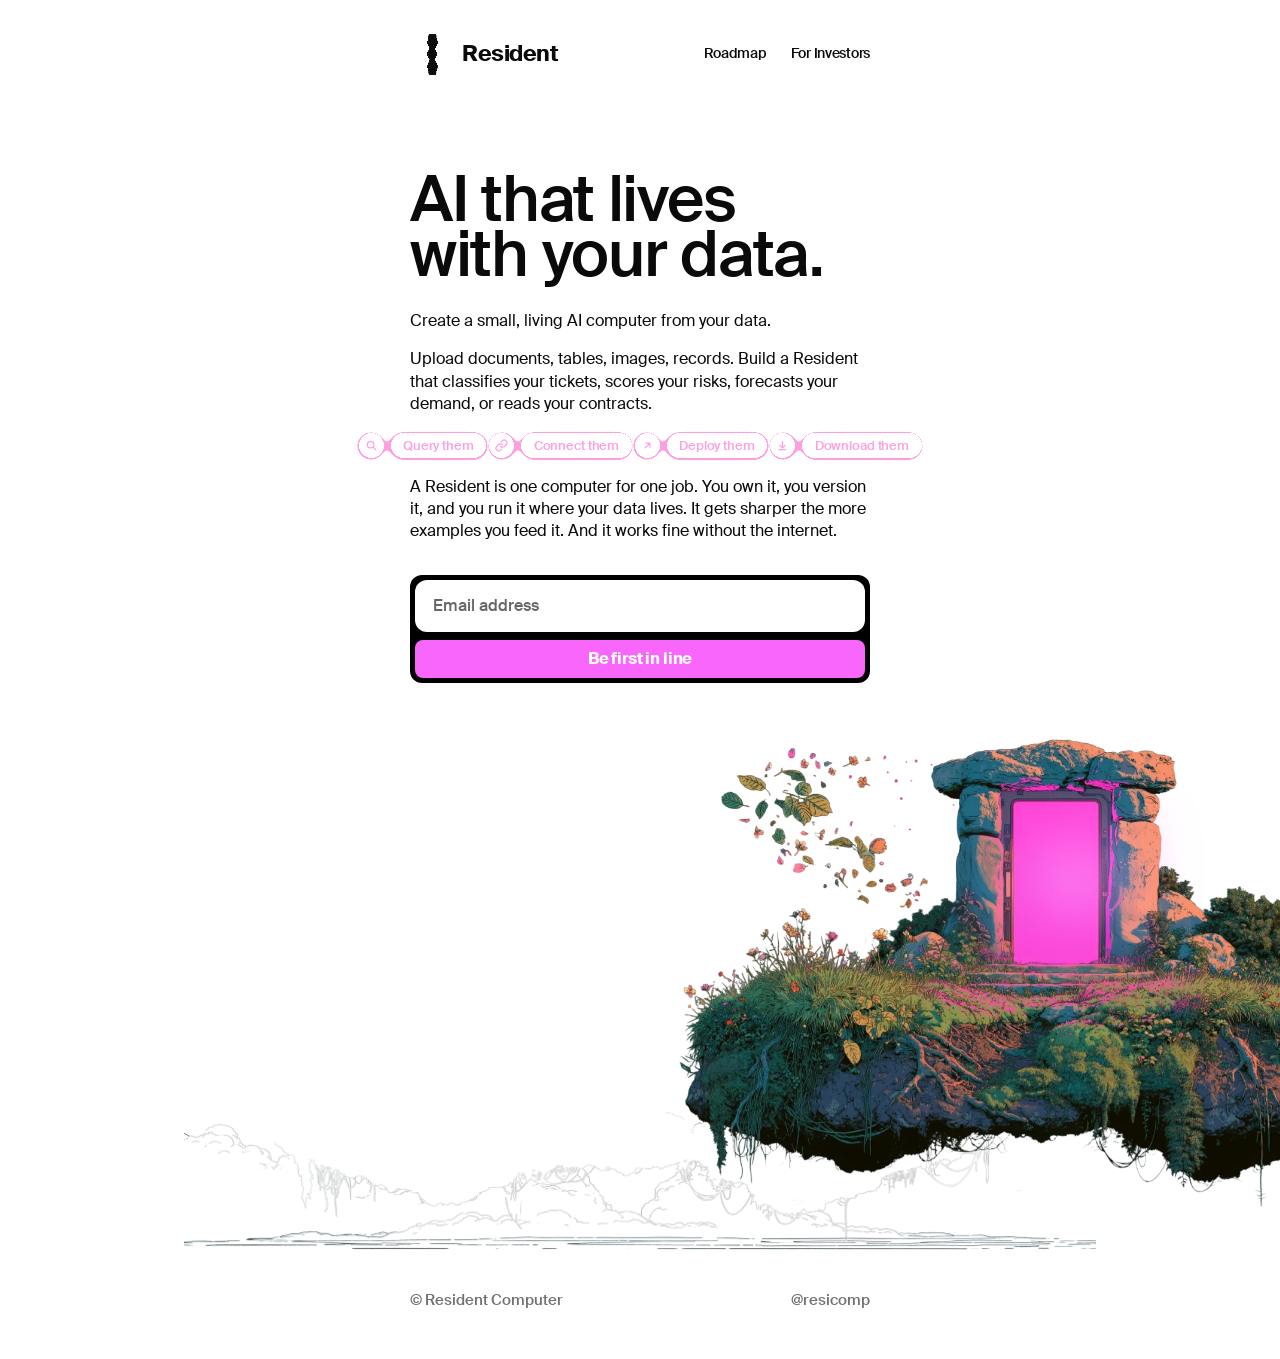
==== commit 963b96b9: "Accessibility, SEO, and asset improvements across the site Accessibility & correctness: - Fix --mute" ====
--- a/index.html
+++ b/index.html
@@ -10,24 +10,30 @@
       content="Create a small, living AI computer from your data."
     />
 
+    <link rel="canonical" href="https://www.resident.computer/" />
     <link rel="icon" href="assets/favicon.svg" type="image/svg+xml" />
+    <link rel="icon" type="image/png" sizes="32x32" href="assets/favicon-32.png" />
     <link rel="apple-touch-icon" href="assets/apple-touch-icon.png" />
     <meta name="theme-color" content="#ffffff" />
     <meta name="theme-color" content="#0a0a0a" media="(prefers-color-scheme: dark)" />
 
     <meta property="og:type" content="website" />
     <meta property="og:url" content="https://www.resident.computer/" />
+    <meta property="og:site_name" content="Resident" />
+    <meta property="og:locale" content="en_US" />
     <meta property="og:title" content="Resident — AI that lives with your data" />
     <meta property="og:description" content="Build a small, owned AI computer from your data. Versioned, testable, runs where you choose." />
-    <meta property="og:image" content="https://resident.computer/assets/og.png" />
+    <meta property="og:image" content="https://www.resident.computer/assets/og.jpg" />
+    <meta property="og:image:type" content="image/jpeg" />
     <meta property="og:image:width" content="1200" />
     <meta property="og:image:height" content="630" />
     <meta property="og:image:alt" content="Resident — AI that lives with your data." />
 
     <meta name="twitter:card" content="summary_large_image" />
+    <meta name="twitter:site" content="@resicomp" />
     <meta name="twitter:title" content="Resident — AI that lives with your data" />
     <meta name="twitter:description" content="Build a small, owned AI computer from your data. Versioned, testable, runs where you choose." />
-    <meta name="twitter:image" content="https://resident.computer/assets/og.png" />
+    <meta name="twitter:image" content="https://www.resident.computer/assets/og.jpg" />
 
     <link rel="stylesheet" href="styles.css" />
     <link
@@ -44,6 +50,17 @@
       type="font/woff2"
       crossorigin
     />
+
+    <script type="application/ld+json">
+      {
+        "@context": "https://schema.org",
+        "@type": "Organization",
+        "name": "Resident",
+        "url": "https://www.resident.computer/",
+        "logo": "https://www.resident.computer/assets/apple-touch-icon.png",
+        "sameAs": ["https://x.com/resicomp"]
+      }
+    </script>
   </head>
   <body>
     <svg
@@ -54,6 +71,8 @@
       focusable="false"
     >
       <defs>
+        <!-- NOTE: #goo-mark is duplicated verbatim in roadmap.html and
+             investors.html (no build step). Edit all three together. -->
         <filter id="goo-mark" x="-20%" y="-20%" width="140%" height="140%">
           <feGaussianBlur in="SourceGraphic" stdDeviation="1.6" />
           <feColorMatrix
@@ -194,7 +213,9 @@
           <input
             type="email"
             name="email"
+            id="signup-email"
             placeholder="Email address"
+            aria-label="Email address"
             class="signup-input"
             autocomplete="email"
             required
@@ -203,6 +224,7 @@
           <button type="submit" class="signup-button" data-signup-button>
             Be first in line
           </button>
+          <p class="signup-status" role="status" aria-live="polite" data-signup-status></p>
         </form>
       </section>
     </main>
@@ -221,9 +243,9 @@
         <span class="illustration-island" aria-hidden="true">
           <img
             src="assets/island.webp"
-            alt="A floating island holding a glowing portal."
-            width="1773"
-            height="952"
+            alt=""
+            width="1456"
+            height="782"
             loading="lazy"
             decoding="async"
           />
@@ -243,29 +265,40 @@
         if (!form) return;
         const input = form.querySelector(".signup-input");
         const button = form.querySelector("[data-signup-button]");
+        const status = form.querySelector("[data-signup-status]");
         const defaultLabel = button.textContent.trim();
-
-        function setLabel(text, { disable = true } = {}) {
+        let resetTimer = null;
+        let submitting = false;
+
+        function setState(text, { disable = true } = {}) {
           button.textContent = text;
           button.disabled = disable;
+          if (status) status.textContent = text;
         }
 
-        function reset(delay = 2800) {
-          setTimeout(() => {
+        function scheduleReset(delay = 2800) {
+          clearTimeout(resetTimer);
+          resetTimer = setTimeout(() => {
             button.textContent = defaultLabel;
             button.disabled = false;
+            if (status) status.textContent = "";
           }, delay);
         }
 
         form.addEventListener("submit", async (event) => {
           event.preventDefault();
+          if (submitting) return;
           const email = (input.value || "").trim();
           if (!email) return;
 
-          setLabel("Sending…");
+          submitting = true;
+          clearTimeout(resetTimer);
+          setState("Sending…");
 
           try {
-            const body = new URLSearchParams({ email, userGroup: "Prelaunch" });
+            // Read the form's own fields (incl. the hidden userGroup) so the
+            // markup stays the single source of truth.
+            const body = new URLSearchParams(new FormData(form));
             const res = await fetch(form.action, {
               method: "POST",
               headers: {
@@ -277,20 +310,22 @@
             const message = (data && data.message) || "";
 
             if (res.ok && data && data.success !== false) {
-              setLabel("You're in", { disable: true });
+              setState("You're in", { disable: true });
               input.value = "";
-              reset();
+              scheduleReset();
             } else if (/already/i.test(message)) {
-              setLabel("You're already in", { disable: true });
+              setState("You're already in", { disable: true });
               input.value = "";
-              reset();
+              scheduleReset();
             } else {
-              setLabel(message || "Try again", { disable: false });
-              reset(3500);
+              setState(message || "Try again", { disable: false });
+              scheduleReset(3500);
             }
           } catch (err) {
-            setLabel("Try again", { disable: false });
-            reset(3500);
+            setState("Try again", { disable: false });
+            scheduleReset(3500);
+          } finally {
+            submitting = false;
           }
         });
       })();
--- a/styles.css
+++ b/styles.css
@@ -54,11 +54,13 @@
   /* Palette */
   --bg: #ffffff;
   --fg: #0a0a0a;
-  --muted: rgba(10, 10, 10, 0.3);
+  --muted: rgba(10, 10, 10, 0.58);
   --border: rgba(10, 10, 10, 0.22);
+  --accent: #f866fb;
+  --accent-rgb: 248, 102, 251;
   --chip-stroke: rgb(255, 158, 224);
   --signup-bg: #010000;
-  --signup-button: #f866fb;
+  --signup-button: var(--accent);
 
   /* Layout */
   --content-width: 460px;
@@ -79,9 +81,11 @@
   :root {
     --bg: #0a0a0a;
     --fg: #f5f5f5;
-    --muted: rgba(255, 255, 255, 0.35);
+    --muted: rgba(255, 255, 255, 0.58);
     --border: rgba(255, 255, 255, 0.25);
     --signup-bg: #1a1a1a;
+    /* Brand pinks (--accent, --chip-stroke) are intentionally shared with
+       light mode; override them here if dark ever needs a softer tone. */
   }
 }
 
@@ -115,6 +119,12 @@
 
 a {
   color: inherit;
+}
+
+/* Shared keyboard focus indicator (the input also keeps its inset ring). */
+:where(a, button, .signup-input):focus-visible {
+  outline: 2px solid var(--fg);
+  outline-offset: 2px;
 }
 
 /* ---------- Header ---------- */
@@ -410,7 +420,7 @@
   display: flex;
   flex-direction: column;
   gap: 8px;
-  max-width: 441px;
+  max-width: var(--content-width);
 }
 
 .signup-input {
@@ -459,6 +469,21 @@
   filter: none;
 }
 
+/* Visually hidden — mirrors the button state into an aria-live region so
+   screen readers announce submit success/error (button text alone isn't). */
+.signup-status {
+  position: absolute;
+  width: 1px;
+  height: 1px;
+  margin: -1px;
+  padding: 0;
+  border: 0;
+  overflow: hidden;
+  clip: rect(0 0 0 0);
+  clip-path: inset(50%);
+  white-space: nowrap;
+}
+
 /* ---------- Roadmap timeline ---------- */
 
 .timeline {
@@ -589,6 +614,8 @@
   font-weight: 500;
   background: var(--c, var(--fg));
   color: #fff;
+  /* Lift the white label off the lighter pastel tags for legibility. */
+  text-shadow: 0 1px 1px rgba(0, 0, 0, 0.28);
   letter-spacing: -0.01em;
   width: fit-content;
   line-height: 1.3;
@@ -597,7 +624,7 @@
 /* "Currently here" marker — pink label + glowing pulsing dot. */
 
 .is-current .timeline-date {
-  color: #f866fb;
+  color: var(--accent);
 }
 
 .is-left .timeline-now,
@@ -606,7 +633,7 @@
   position: relative;
   font-size: 13px;
   font-weight: 600;
-  color: #f866fb;
+  color: var(--accent);
   letter-spacing: -0.005em;
 }
 
@@ -628,7 +655,7 @@
   position: absolute;
   top: 50%;
   width: 24px;
-  border-top: 1px dashed #f866fb;
+  border-top: 1px dashed var(--accent);
   opacity: 0.55;
   transform: translateY(-50%);
 }
@@ -642,23 +669,23 @@
 }
 
 .is-current .timeline-date {
-  color: #f866fb;
+  color: var(--accent);
   font-weight: 600;
 }
 
 .is-current .timeline-dot {
-  background: #f866fb;
-  filter: drop-shadow(0 0 4px rgba(248, 102, 251, 0.65));
+  background: var(--accent);
+  filter: drop-shadow(0 0 4px rgba(var(--accent-rgb), 0.65));
   animation: dot-ping 1.8s cubic-bezier(0, 0, 0.2, 1) infinite;
 }
 
 @keyframes dot-ping {
   0% {
-    box-shadow: 0 0 0 0 rgba(248, 102, 251, 0.7);
+    box-shadow: 0 0 0 0 rgba(var(--accent-rgb), 0.7);
   }
   80%,
   100% {
-    box-shadow: 0 0 0 14px rgba(248, 102, 251, 0);
+    box-shadow: 0 0 0 14px rgba(var(--accent-rgb), 0);
   }
 }
 
@@ -678,12 +705,15 @@
   }
 
   .timeline::before {
+    /* 1px axis centred on the dot column's centre (24px / 2 = 12px) */
     left: 12px;
-    transform: none;
+    transform: translateX(-0.5px);
   }
 
   .timeline-item {
-    grid-template-columns: 28px 1fr;
+    /* Col 1 is 24px so its centre (12px) lands on the axis; the dot is
+       centred in it, so the line runs through the dot's middle. */
+    grid-template-columns: 24px 1fr;
     grid-template-rows: auto auto;
     column-gap: 12px;
     row-gap: 2px;
@@ -693,9 +723,9 @@
   .timeline-dot {
     grid-column: 1;
     grid-row: 2;
-    justify-self: end;
+    justify-self: center;
     align-self: center;
-    margin-right: 7px;
+    margin-right: 0;
   }
 
   .timeline-date,
@@ -813,8 +843,8 @@
   background: radial-gradient(
     ellipse at center,
     rgba(255, 100, 220, 0.85) 0%,
-    rgba(248, 102, 251, 0.45) 25%,
-    rgba(248, 102, 251, 0.12) 55%,
+    rgba(var(--accent-rgb), 0.45) 25%,
+    rgba(var(--accent-rgb), 0.12) 55%,
     transparent 100%
   );
   filter: blur(18px);
@@ -895,5 +925,13 @@
   }
   .site-footer {
     padding-bottom: 32px;
-  }
-}
+    align-items: center;
+  }
+  /* Enlarge touch targets to ~44px on mobile without changing text size. */
+  .nav a,
+  .site-footer a {
+    display: inline-flex;
+    align-items: center;
+    min-height: 44px;
+  }
+}
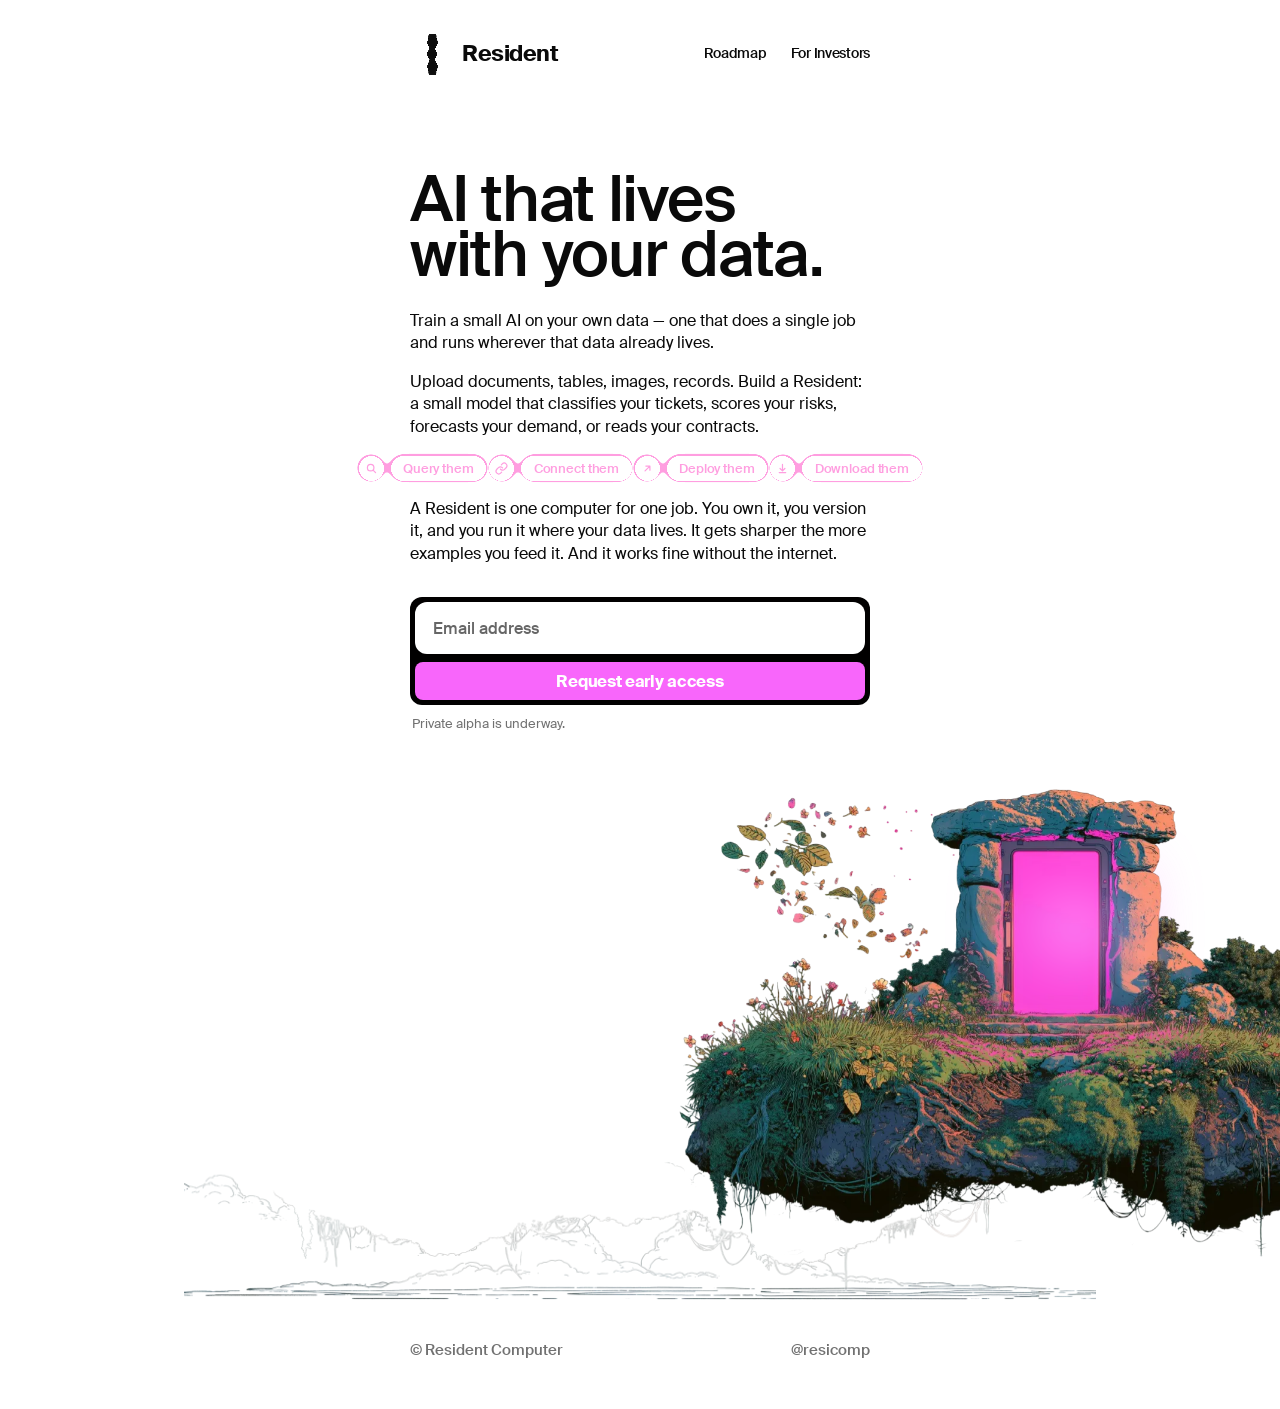
==== commit 105b3f73: "Tighten copy: concrete homepage lead, benefit CTA, cut AI-tells Homepage: - Replace the abstract "sm" ====
--- a/index.html
+++ b/index.html
@@ -7,7 +7,7 @@
     <title>Resident — AI that lives with your data</title>
     <meta
       name="description"
-      content="Create a small, living AI computer from your data."
+      content="Train a small AI on your own data — one that does a single job and runs where your data already lives. Works offline."
     />
 
     <link rel="canonical" href="https://www.resident.computer/" />
@@ -127,12 +127,15 @@
       <h1 class="hero">AI that lives<br />with your data.</h1>
 
       <div class="prose">
-        <p>Create a small, living AI computer from your data.</p>
-
         <p>
-          Upload documents, tables, images, records. Build a Resident that
-          classifies your tickets, scores your risks, forecasts your demand,
-          or reads your contracts.
+          Train a small AI on your own data — one that does a single job and
+          runs wherever that data already lives.
+        </p>
+
+        <p>
+          Upload documents, tables, images, records. Build a Resident: a small
+          model that classifies your tickets, scores your risks, forecasts your
+          demand, or reads your contracts.
         </p>
 
         <div class="chips" role="list">
@@ -222,10 +225,11 @@
           />
           <input type="hidden" name="userGroup" value="Prelaunch" />
           <button type="submit" class="signup-button" data-signup-button>
-            Be first in line
+            Request early access
           </button>
           <p class="signup-status" role="status" aria-live="polite" data-signup-status></p>
         </form>
+        <p class="signup-note">Private alpha is underway.</p>
       </section>
     </main>
 
--- a/styles.css
+++ b/styles.css
@@ -482,6 +482,12 @@
   clip: rect(0 0 0 0);
   clip-path: inset(50%);
   white-space: nowrap;
+}
+
+.signup-note {
+  margin: 10px 2px 0;
+  font-size: 13px;
+  color: var(--muted);
 }
 
 /* ---------- Roadmap timeline ---------- */
